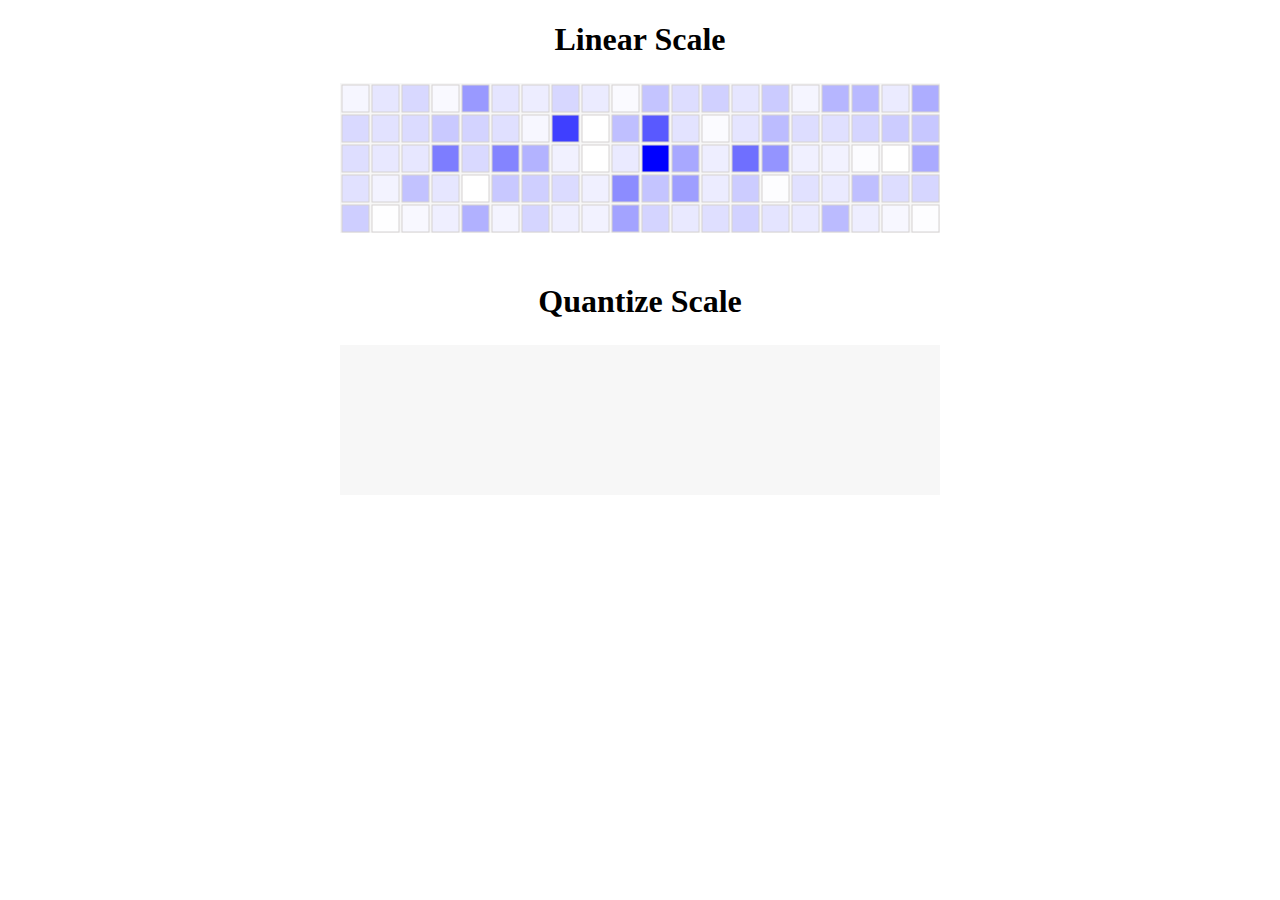
==== Heat-map/index.html @ 7403390c "Learning Linear Scale" ====
<!DOCTYPE html>
<html lang="en">

<head>
  <meta charset="UTF-8">
  <meta name="viewport" content="width=device-width, initial-scale=1.0">
  <title>D3 Heatmap</title>
  <link rel="stylesheet" type="text/css" href="style.css" />
</head>

<body>
  <h1>Linear Scale</h1>
  <div class="chart" id="heatmap1"></div>
  
  <h1>Quantize Scale</h1>
  <div class="chart" id="heatmap2"></div>

  <script src="../d3.v7.js"></script>
  <script src="app.js"></script>
</body>

</html>
---- Heat-map/style.css ----
h1 {
  text-align: center;
}

h1:not(:first-child) {
  margin-top: 50px;
}

.chart{
  width: 600px;
  height: 150px;
  background-color: #f7f7f7;
  margin: 25px auto;
}
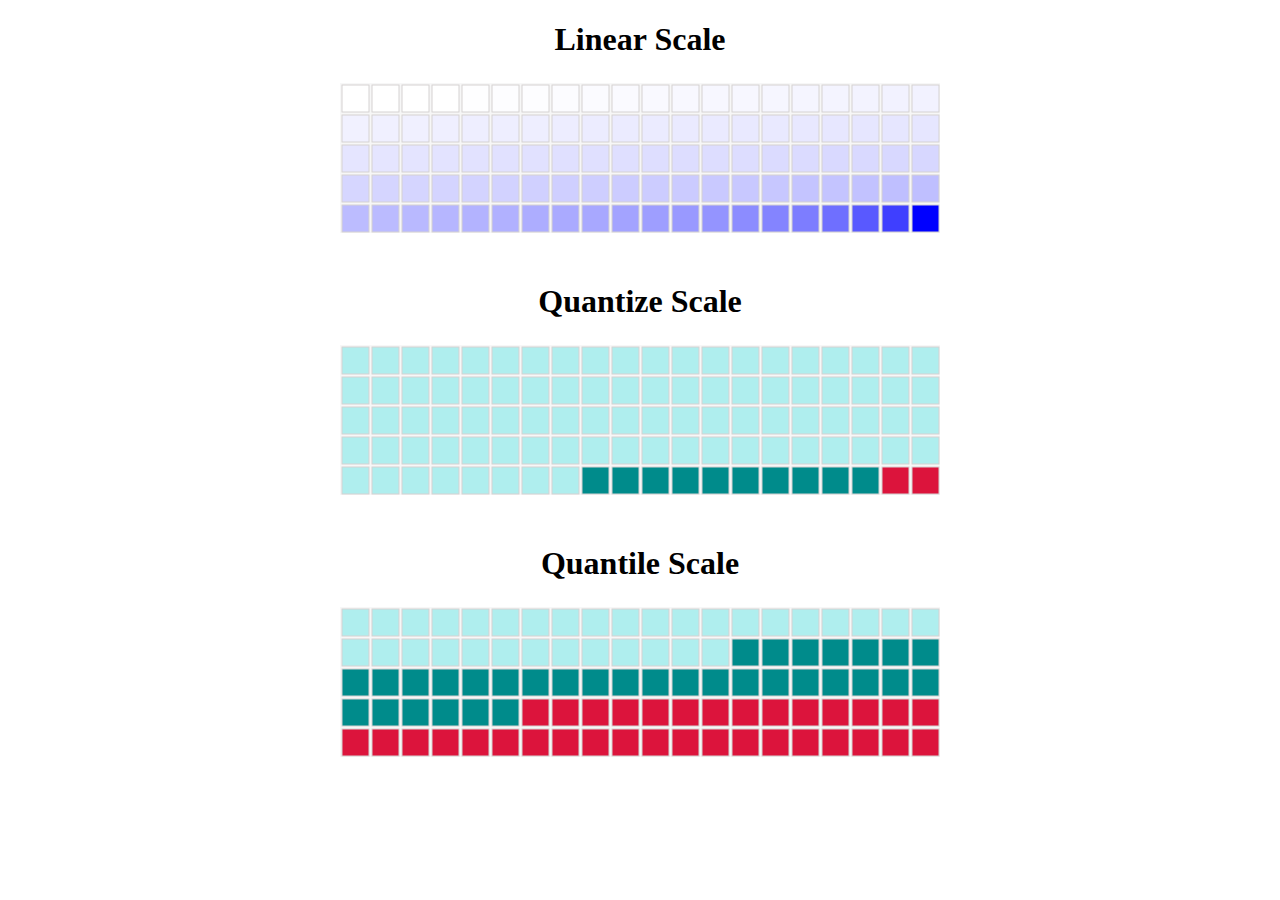
==== commit bb3bf3c3: "Learning Quantile Scale" ====
--- a/Heat-map/index.html
+++ b/Heat-map/index.html
@@ -15,6 +15,9 @@
   <h1>Quantize Scale</h1>
   <div class="chart" id="heatmap2"></div>
 
+  <h1>Quantile Scale</h1>
+  <div class="chart" id="heatmap3"></div>
+
   <script src="../d3.v7.js"></script>
   <script src="app.js"></script>
 </body>
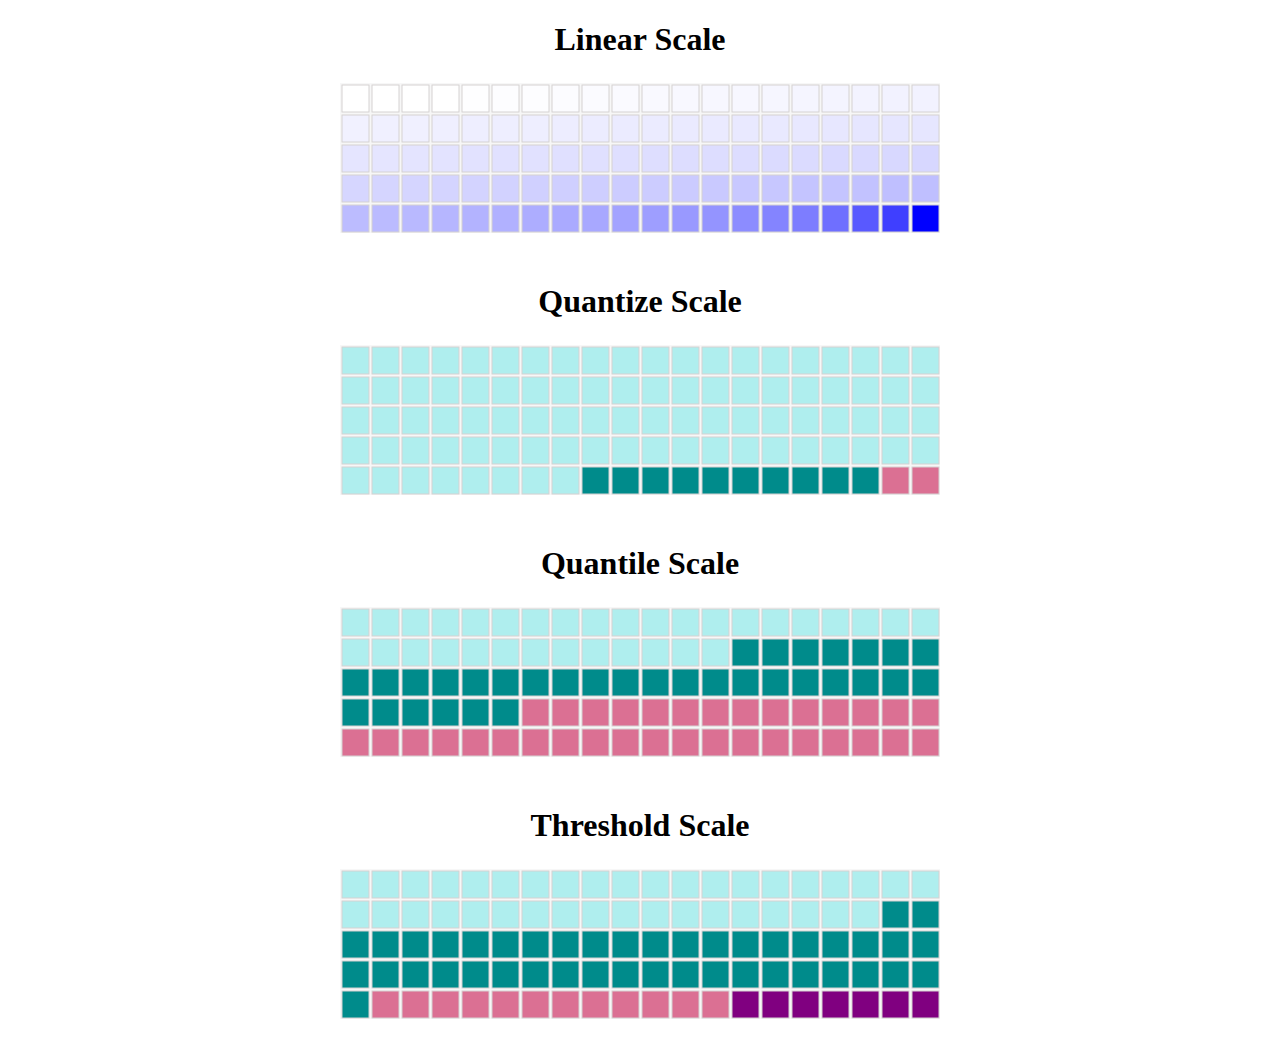
==== commit 51afca06: "Learning Threshold scale" ====
--- a/Heat-map/index.html
+++ b/Heat-map/index.html
@@ -18,6 +18,9 @@
   <h1>Quantile Scale</h1>
   <div class="chart" id="heatmap3"></div>
 
+  <h1>Threshold Scale</h1>
+  <div class="chart" id="heatmap4"></div>
+
   <script src="../d3.v7.js"></script>
   <script src="app.js"></script>
 </body>
